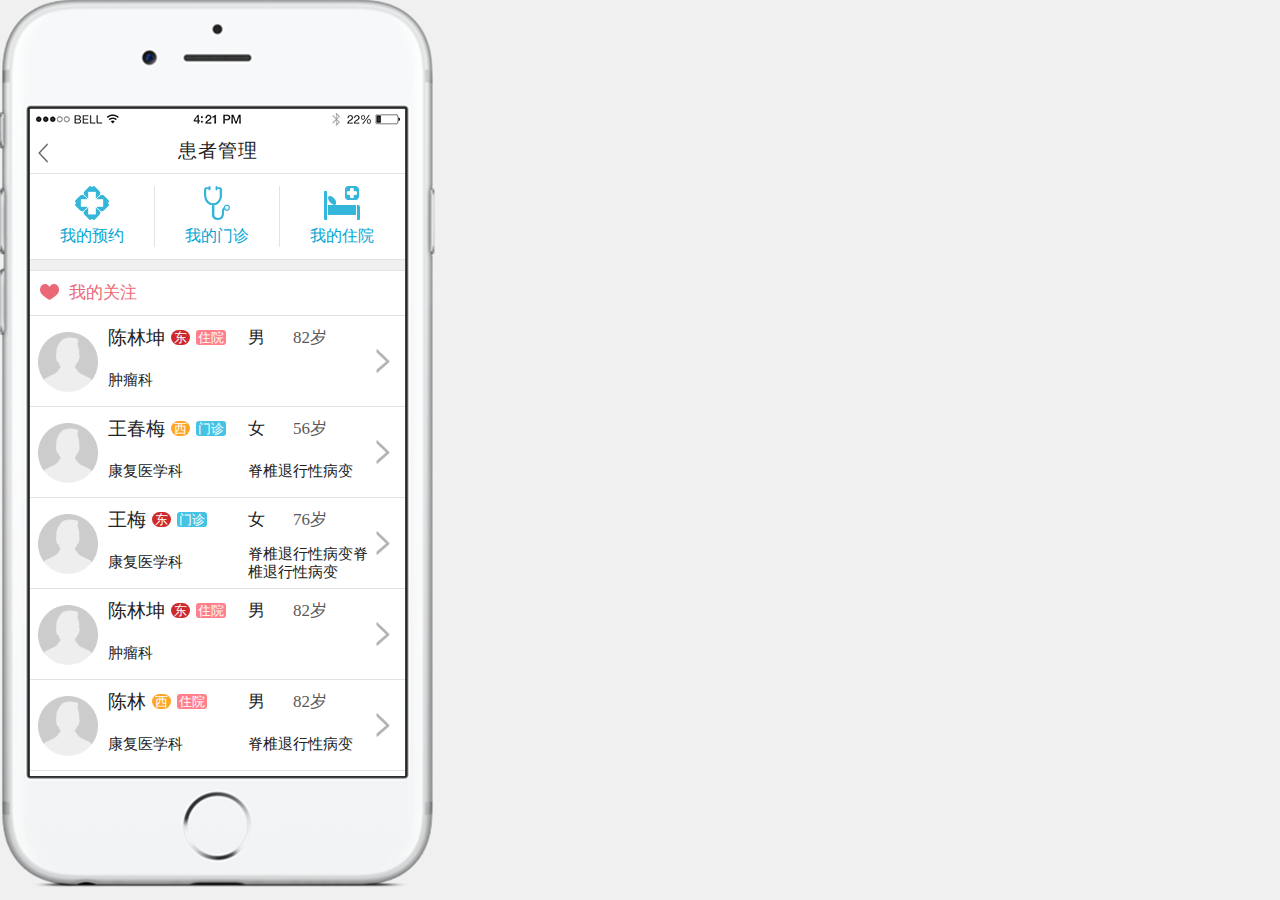
==== js/patients.html @ 3bf9e7c7 "demo" ====
<!doctype html> 
<html lang="en">
<head>
<meta charset='utf-8'>
<meta name="viewport" content="initial-scale=1, maximum-scale=1, minimum-scale=1, user-scalable=no">
<meta name="format-detection" content="telphone=no, email=no"/>
 <title>曙光医生</title>
 <link rel="stylesheet" href="style.css" type='text/css'>
 <script type='text/javascript' src='jquery-1.10.1.min.js'></script>
 <script src='data.js'></script>
 <script src='scroll.js'></script>
 <script>
 $(function(){

  $('.phone').on('mousedown',function(){return false;});
 	
  for(var i=0;i<patients_data.length;i++){
  		var oLi=$('<li></li>'); oLi.appendTo( $('#patients_list').find('ul') );
  		
  		var oDiv1=$('<div></div>'),oImg_head=$('<img/>'); oDiv1.appendTo(oLi); 
  		oImg_head.attr('src','../img/04_user_pic.png').appendTo(oDiv1); 
  		

  		var oDiv2=$('<div></div>');oDiv2.appendTo(oLi);
  		var oDiv_detail=$('<div></div>');oDiv_detail.appendTo(oDiv2);
  		var oSpan_name=$('<span></span>'),oSpan_hospital=$('<span></span>'),oSpan_type=$('<span></span>'),oSpan_sex=$('<span></span>'),oSpan_age=$('<span></span>');
  		oSpan_name.attr('class','name').html(patients_data[i].name).appendTo(oDiv_detail);
  		if(patients_data[i].hospital=='东'){ oSpan_hospital.attr('class','hospital_east'); } else{ oSpan_hospital.attr('class','hospital_west'); }
  		oSpan_hospital.html(patients_data[i].hospital).appendTo(oDiv_detail);
  		if(patients_data[i].type=='住院'){ oSpan_type.attr('class','hospitalization'); } else{ oSpan_type.attr('class','outpatient'); }
  		oSpan_type.html(patients_data[i].type).appendTo(oDiv_detail);
  		oSpan_sex.attr('class','sex').html(patients_data[i].sex).appendTo(oDiv_detail);
  		oSpan_age.attr('class','age').html(patients_data[i].age).appendTo(oDiv_detail);
  		
  		var oDiv_disease=$('<div></div>');oDiv_disease.appendTo(oDiv2);
  		var oSpan_department=$('<span></span>'),oSpan_description=$('<span></span>');
  		oSpan_department.attr('class','department').html(patients_data[i].department).appendTo(oDiv_disease);
  		oSpan_description.attr('class','description').html(patients_data[i].description).appendTo(oDiv_disease);
  		if(oSpan_description.height()>40){oSpan_description.get(0).style.lineHeight='18px';}
  		
  		
  		var oImg=$('<img/>'); oImg.attr('src','../img/00_grey.png').appendTo(oLi);
  	}
 	
 	barScroll($('.bar').get(0),$('.barParent').get(0),$('#patients_list').find('ul').get(0),$('.refresh').get(0),1);
 });
 </script>
</head>

<body>
<div class='phone'>
  <div class='statusBar'></div>
  <div class='frame'>
    <div id='patients'>
      <div class='nav'><a href="../index.html"><img src="../img/01_back.png"></a><span>患者管理</span></div>
      <div class='main'>
        <ul id='function'>
          <li><div><img src="../img/05_patients_icon1.png"></div><span>我的预约</span></li>
          <li><div><img src="../img/05_patients_icon2.png"></div><span>我的门诊</span></li>
          <li><div><img src="../img/05_patients_icon3.png"></div><span>我的住院</span></li>
        </ul>
        <div id='care'>
          <div><img src="../img/05_patients_icon4.png"><span>我的关注</span></div>
          <div id='patients_list'>
            <div class='barParent'><div class='bar'></div></div>
            <ul>
              <div class='refresh'><img src="../img/00_refresh.png"><p>下拉刷新</p></div> 
            </ul>
          </div>
        </div>
      </div>
    </div>
  </div>
</div>

</body>
</html>
---- js/style.css ----
@keyframes arrowRotate{ from{transform:rotate(0deg);} to{transform:rotate(-180deg);} }
@keyframes backwordsRotate{ from{transform:rotate(-180deg);} to{transform:rotate(0deg);} }
*{margin:0;padding: 0;}
 body{background: #f0f0f0;}
 a{text-decoration: none;color:#222;}
 p,span{font-family:'黑体';color:#222;}
 ul{list-style: none;}

/*网络不佳动画样式 ↓↓↓ */ 
 .loading,.reload{width:375px;height:554px;position:absolute;top:50px;left:0;background: #f0f0f0;text-align: center;display: none;}
 .loading{line-height: 554px;z-index:15;}
 .loading img{width:30px;}
 .reload{z-index:20;}
 .reload>div{width:120px;margin:150px auto;}
 .reload>div>img{width:80px;height:80px;background: #ddd;}
 .reload>div>p{margin: 10px auto;color:#666;line-height: 16px;font-size: 14px;}
 .reload .reBtn{padding:4px 20px;border:1px solid #666;color:#444;border-radius:4px;width:70px;margin:20px auto;font-weight:200;font-size: 15px;cursor:pointer;}
 .reload .reBtn:hover{opacity: 0.7;}

/*滚动条样式 ↓↓↓ */ 
 .barParent{position: absolute;top:2px;width:8px;right:0;z-index: 5;}
 .bar{width:2px;border-radius:2px;background:black;position: absolute;right:3px;top:0;display: none;}

/*模拟刷新动画样式 ↓↓↓ */ 
 .refresh{position: absolute;top:-30px;width:100%;height:16px;}
 .refresh>img{position: absolute;height:16px;left:150px;}
 .refresh>p{position: absolute;height:16px;line-height:16px;font-size: 13px;font-weight: 300;left:180px;color:#444;}
 
/*手机背景样式 ↓↓↓ */
 .phone{width:435px;height:888px;background: url(../img/phone2.png) no-repeat;position: absolute;}
 .statusBar{width:375px;height:20px;background: url(../img/statusBar.png) no-repeat;position: absolute;top:109px;left:30px;}

/*框架样式 ↓↓↓ */
 .frame{width:375px;height:647px;background:#f0f0f0;position:absolute;top:129px;left:30px;}
 #index,#calendar,#message,#user{position: absolute;left:0;top:0;width:375px;height:598px;overflow: hidden;}
 .main{position: absolute;left:0;top:45px;width:100%;height:554px;}
/* #index{display:none;}*/
/* #calendar{display:none;}
 #message{display:none;} 
 #user{display:none;}*/

/*导航栏样式 ↓↓↓ */
 .nav,#tab{width:100%;background: white;position:absolute;left:0;}
 .nav{height:44px;top:0;text-align: center;line-height: 44px;z-index:3;font-size:19px;letter-spacing:2px;border-bottom: 1px solid #e3e3e3;font-weight:400;}
 #index .nav{border-bottom: 1px solid #fff;}
 #index .nav img{height:25px;vertical-align: middle;}
 #message .nav>span:last-child{position:absolute;right:5px;font-size:16px;letter-spacing:0px;}
 
/*主页样式 ↓↓↓ */
 #banner,#view1,#view2,#view3{width:100%;background: white;position: absolute;left:0;}
 #banner{height:139px;top:0;border-bottom: 1px solid #e3e3e3;overflow: hidden;cursor: pointer;}
 #banner>div{height:139px;position:absolute;top:0;left:0;}
 #banner img{width:375px;}
 
 #view1,#view2,#view3{border-top:1px solid #e3e3e3;border-bottom:1px solid #e3e3e3;background:#e3e3e3;}
 #view1 span,#view2 span,#view3 span,#tab p{font-family:'黑体';font-size:18px;color:#222;}
 #view1 span{margin-left:12px;}
 #view1{top:150px;height:80px;}
 #view1 div{height:80px;background:white;position: absolute;top:0;line-height: 80px;}
 #view1 div img{height:44px;vertical-align: middle;margin-left:15px;}
 #view1 div:first-child img{height:50px;margin-left: 25px;margin-right: 5px;}
 #view1 div:first-child{width:187px;left:0;}
 #view1 div:last-child{width:187px;right:0;}
 
 #view2{top:242px;height:141px;}
 #view3{top:395px;height:141px;}
 #view2>div,#view3>div{height:141px;position:absolute;top:0;}
 #view2>div:first-child,#view3>div:first-child{background: white;width:111px;left:0;text-align:center;}
 #view2>div:last-child,#view3>div:last-child{right:0;width:264px;}
 #view2>div:last-child div,#view3>div:last-child div{background: white;width:131px;height:70px;float:left;margin-left:1px;line-height: 70px;}
 #view2>div:last-child div:first-child,#view2>div:last-child div:nth-child(2),#view3>div:last-child div:first-child,#view3>div:last-child div:nth-child(2){margin-bottom: 1px;}
 /*view2,view3的白底样式 ↑↑ */
 #view2>div:first-child img{width:70px;margin-top:15px;margin-bottom:10px;}
 #view3>div:first-child img{width:78px;margin-top:32px;margin-bottom:24px;}
 #view2>div:first-child span,#view3>div:first-child span{font-size:16px;margin:auto;}
 #view2>div:last-child img,#view3>div:last-child img{height:32px;margin-left:10px;vertical-align: middle;}
 #view2>div:last-child div:nth-child(1) img{height:42px;margin-left:14px;}
 #view2>div:last-child div:nth-child(3) img{height:27px;margin-left:5px;}
 #view2>div:last-child div:nth-child(4) img{height:34px;}
 #view3>div:last-child div:nth-child(2) img,#view3>div:last-child div:nth-child(3) img{height:34px;}
 #view2>div:last-child span,#view3>div:last-child span{font-size:16px;float:right;margin-right:10px;}  

/*日程页面样式 ↓↓↓ */
 #calendar .main{text-align: center;}
 #calendar .main span{font-size:36px;color:#ccc;font-weight:200;display: block;margin-top:180px;}

/*消息页面样式 ↓↓↓ */ 
 #message .main{text-align:center;}
 #message .barParent{height:549px;}
 #message_list{width:100%;position: absolute;top:0;}
 .ms{width:350px;height:132px;background: white;border-radius:10px;margin:0 auto;margin-top:15px;line-height: 30px;border:1px solid #e3e3e3;}
 .ms p{width:330px;height:44px;margin:0 auto;text-align:left;border-bottom: 1px solid #e3e3e3;line-height: 44px;position: relative;}
 .ms p:last-child{border-bottom: none;}
 .ms img{height:22px;vertical-align: middle;margin-left:5px;}
 .ms p:first-child span{vertical-align: sub;}
 .ms p:first-child>span:nth-child(2){color:#01a5d4;font-size:17px;font-weight:400;margin-left:7px;}
 .ms p:first-child>span:nth-child(3),.ms p:last-child span:last-child{color:#555;position:absolute;right: 5px;font-size:15px;font-weight:300;}
 .ms p:nth-child(2)>span{font-size:16px;font-weight:300;margin-left:5px;color:#000;}
 .ms p:last-child span:first-child,.ms p:last-child span:last-child{color:#01a5d4;font-size:16px;font-weight:300;margin-left:5px; }  

/*我的页面样式 ↓↓↓ */ 
 #pic,#set,#exit{width:100%;background:#e3e3e3;border-top:1px solid #e3e3e3;border-bottom:1px solid #e3e3e3;margin-bottom: 10px;}
 #pic{height:160px;background: white;text-align: center;border-top:none;}
 #pic img{height:80px;margin-top:12px;margin-bottom:4px;}
 #pic p{text-align: left;width:120px;margin:0 auto;}
 #pic p span:first-child{font-size:15px;font-weight: 400;color:#555;}
 #pic p span:last-child{font-size:16px;}
 #set>div,#exit{width:100%;height:45px;margin-bottom:1px;background: white;line-height:40px;position: relative;}
 #set>div:last-child,#exit{margin-bottom:0;}
 #set>div div{float:left;width:42px;}
 #set>div div img{height:22px;vertical-align: middle;margin-left:13px;}
 #set>div:first-child div img{margin-left: 15px;}
 #set>div:last-child div img{height:18px;margin-left:9px;}
 #set>div span{vertical-align: sub;font-size: 16px;}
 #set>div>img{position: absolute;right:10px;top:16px;height:16px;}
 #exit{text-align: center;line-height: 45px;}
 #exit span{font-size: 18px;}  
 
/*Tab底栏样式 ↓↓↓ */
 #tab{height:49px;bottom:0;z-index:3;line-height:16px;}
 #tab div{position:absolute;top:7px;text-align: center;cursor: pointer;}
 #tab div:first-child{left:35px;}
 #tab div:nth-child(2){left:130px;}
 #tab div:nth-child(3){left:225px;}
 #tab div:last-child{left:315px;}
 #tab img{height:20px;}
 #tab>div:nth-child(3) img{height:16px;margin:2px;}
 #tab p{font-size: 14px;}
 #tab>div:first-child p{color:#01a5d4;}
 
/*患者管理页面 ↓↓↓ */
 #patients .nav{letter-spacing:1px;}
 #patients .nav a{display:block;position: absolute;width:41px;height:100%;text-align: left;}
 #patients .nav img{width:10px;vertical-align: middle;margin-left:8px;}
 #patients .nav img:hover{opacity: 0.7;alpha(opacity=70);}
 #patients .main{height:602px;}
 #function{width:100%;height:85px;background: white;border-bottom: 1px solid #e3e3e3;margin-bottom: 10px;}
 #function li{float:left;width:124px;text-align: center;vertical-align:middle;margin-top:12px;border-right: 1px solid #e3e3e3;}
 #function li:last-child{border-right: none;}
 #function li div{height:40px;}
 #function li img{height:34px;}
 #function li span{color:#01a5d4;}
 #care{width:100%;border-top: 1px solid #e3e3e3;height:505px;}
 #care>div:first-child{width:100%;height:44px;background: white;line-height: 44px;border-bottom: 1px solid #e3e3e3;}
 #care>div>img{height:16px;margin-left:10px;margin-top:-5px;vertical-align: middle;}
 #care>div>span{color:#eb6877;margin-left:10px;font-weight: 400px;font-size: 17px;}
 #patients_list{position: relative;width:100%;height:460px;overflow: hidden;}
 #patients_list .barParent{height:456px;}
 #patients_list ul{position: absolute;width:100%;}
 #patients_list ul>.refresh{top:-35px;}
 #patients_list ul li{width:100%;height:90px;background: white;border-bottom: 1px solid #e3e3e3;position: relative;}
 #patients_list ul li>div{float:left;height:100%;}
 #patients_list ul li>div:first-child{line-height:90px;width:70px;margin-left: 8px;}
 #patients_list ul li>div img{height:60px;vertical-align: middle;}
 #patients_list ul li>div:nth-child(2){width:260px;line-height: 40px;}
 #patients_list ul li>div:nth-child(2)>div{height:43px;margin-top:2px;position:relative;}
 #patients_list .name{font-size:19px;}
 #patients_list .hospital_east, #patients_list .hospital_west,#patients_list .hospitalization,#patients_list .outpatient{font-size:13px;font-weight:300;color:white;margin-left:6px;vertical-align:top;}
 #patients_list .hospital_east,#patients_list .hospital_west{background:#cc292c;border-radius:11px;padding:0 3px;}
 #patients_list .hospital_west{background:#ffa526;}
 #patients_list .hospitalization,#patients_list .outpatient{background:#ff808a;border-radius:3px;padding:0 2px;}
 #patients_list .outpatient{background:#45c3e5;}
 #patients_list .sex,#patients_list .age{position:absolute;font-size:17px;}
 #patients_list .sex{left:140px;}
 #patients_list .age{left:185px;color:#5a5a5a;} 
 #patients_list .department,#patients_list .description{font-size:15px;width:120px;height:34px;line-height:34px;float:left;}
 #patients_list .department span,#patients_list .description span{color:#5a5a5a;}
 #patients_list .description{position:absolute;left:140px;line-height:34px;width:120px;height:auto;}

 #patients_list ul li>img{position: absolute;top:33px;right:15px;height:24px;}
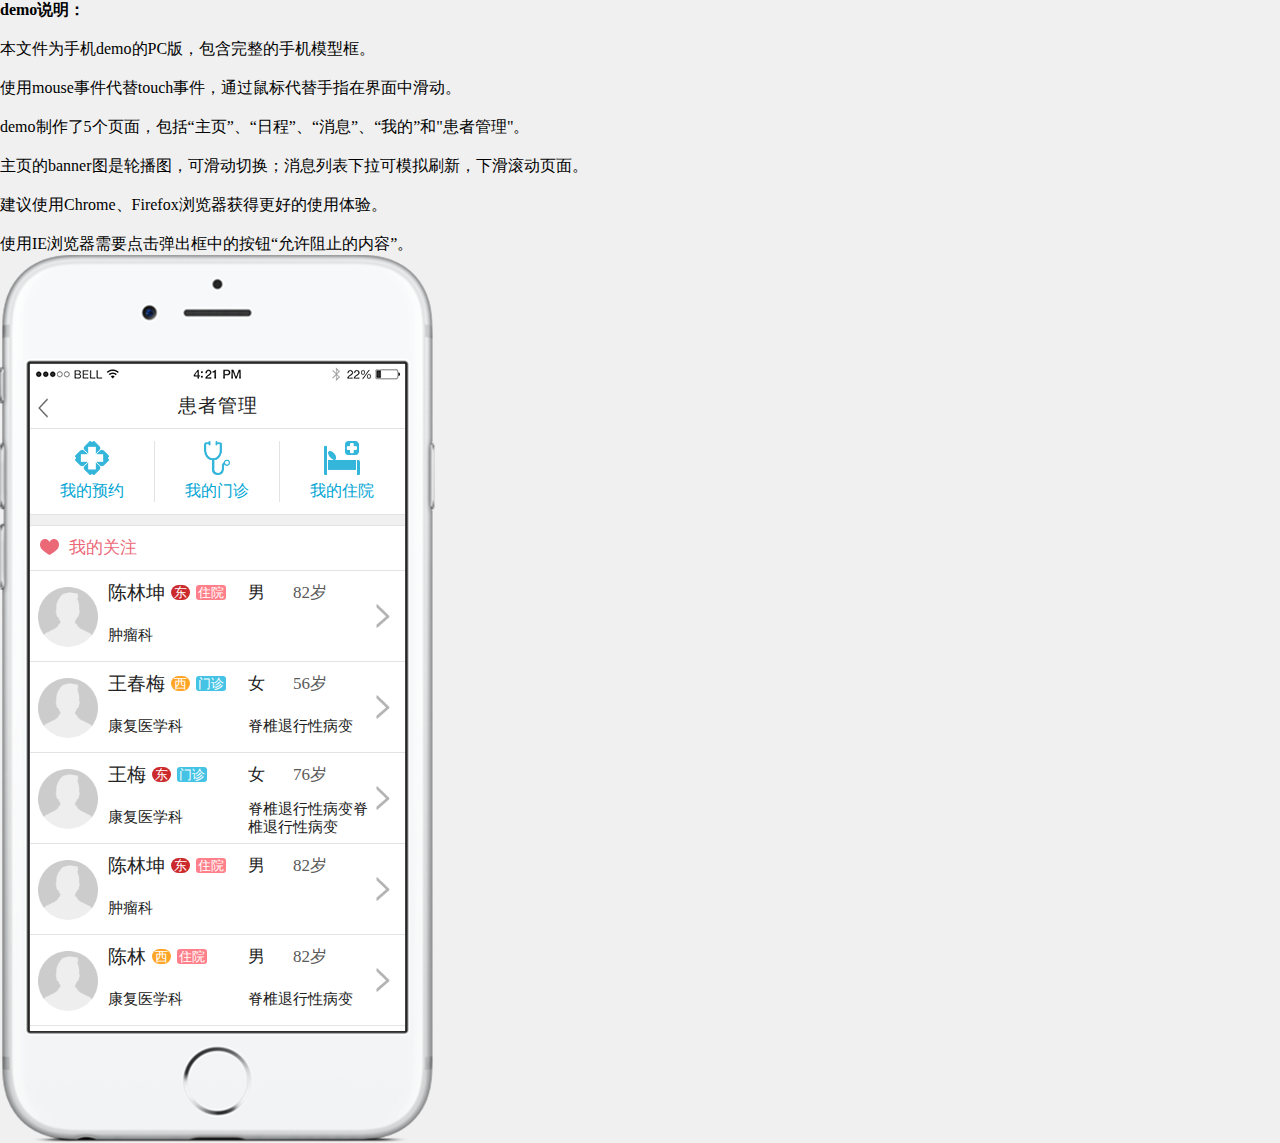
==== commit 59ecc5ae: "Update patients.html" ====
--- a/js/patients.html
+++ b/js/patients.html
@@ -48,6 +48,15 @@
 </head>
 
 <body>
+<ol class='readme'>
+  <h4>demo说明：</h4><br/>
+  <li>本文件为手机demo的PC版，包含完整的手机模型框。</li><br/>
+  <li>使用mouse事件代替touch事件，通过鼠标代替手指在界面中滑动。</li><br/>
+  <li>demo制作了5个页面，包括“主页”、“日程”、“消息”、“我的”和"患者管理"。</li><br/>
+  <li>主页的banner图是轮播图，可滑动切换；消息列表下拉可模拟刷新，下滑滚动页面。</li><br/>
+  <li>建议使用Chrome、Firefox浏览器获得更好的使用体验。</li><br/>
+  <li>使用IE浏览器需要点击弹出框中的按钮“允许阻止的内容”。</li>
+</ol>
 <div class='phone'>
   <div class='statusBar'></div>
   <div class='frame'>
@@ -74,4 +83,4 @@
 </div>
 
 </body>
-</html>+</html>
